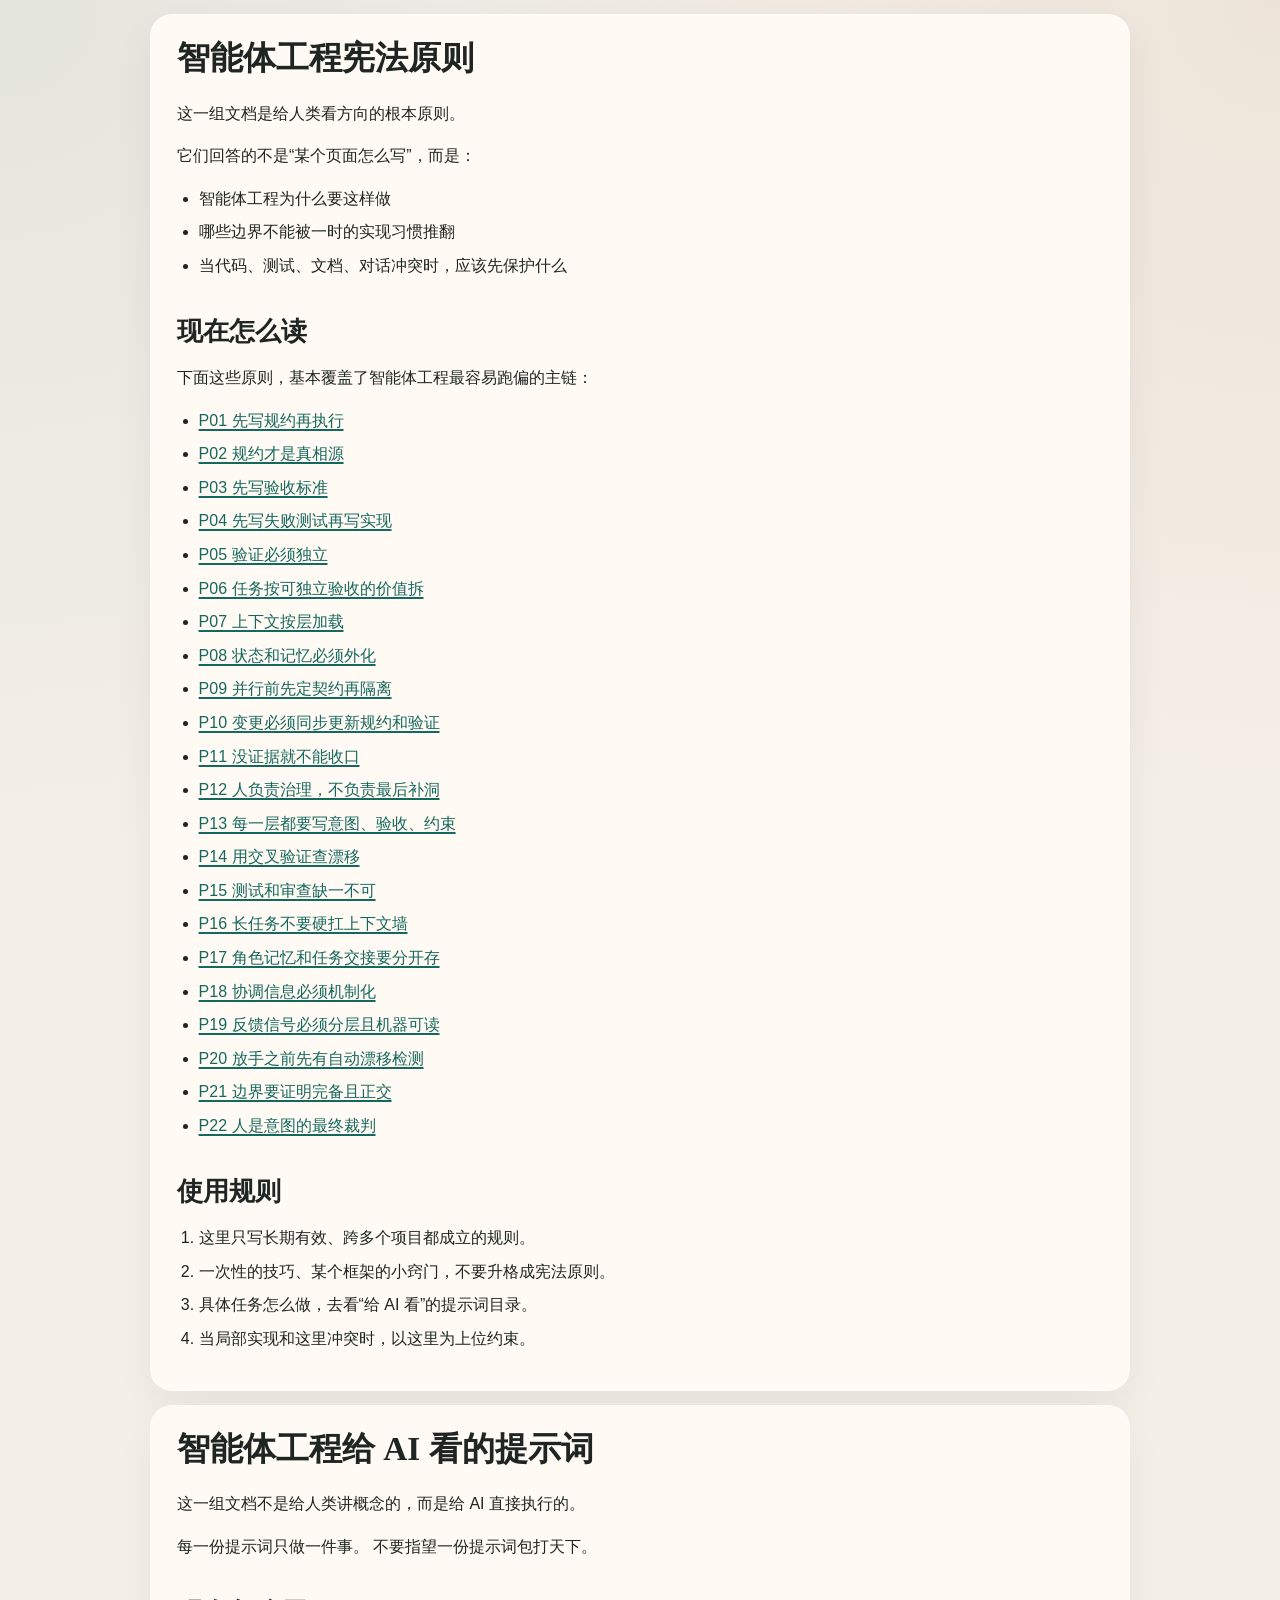
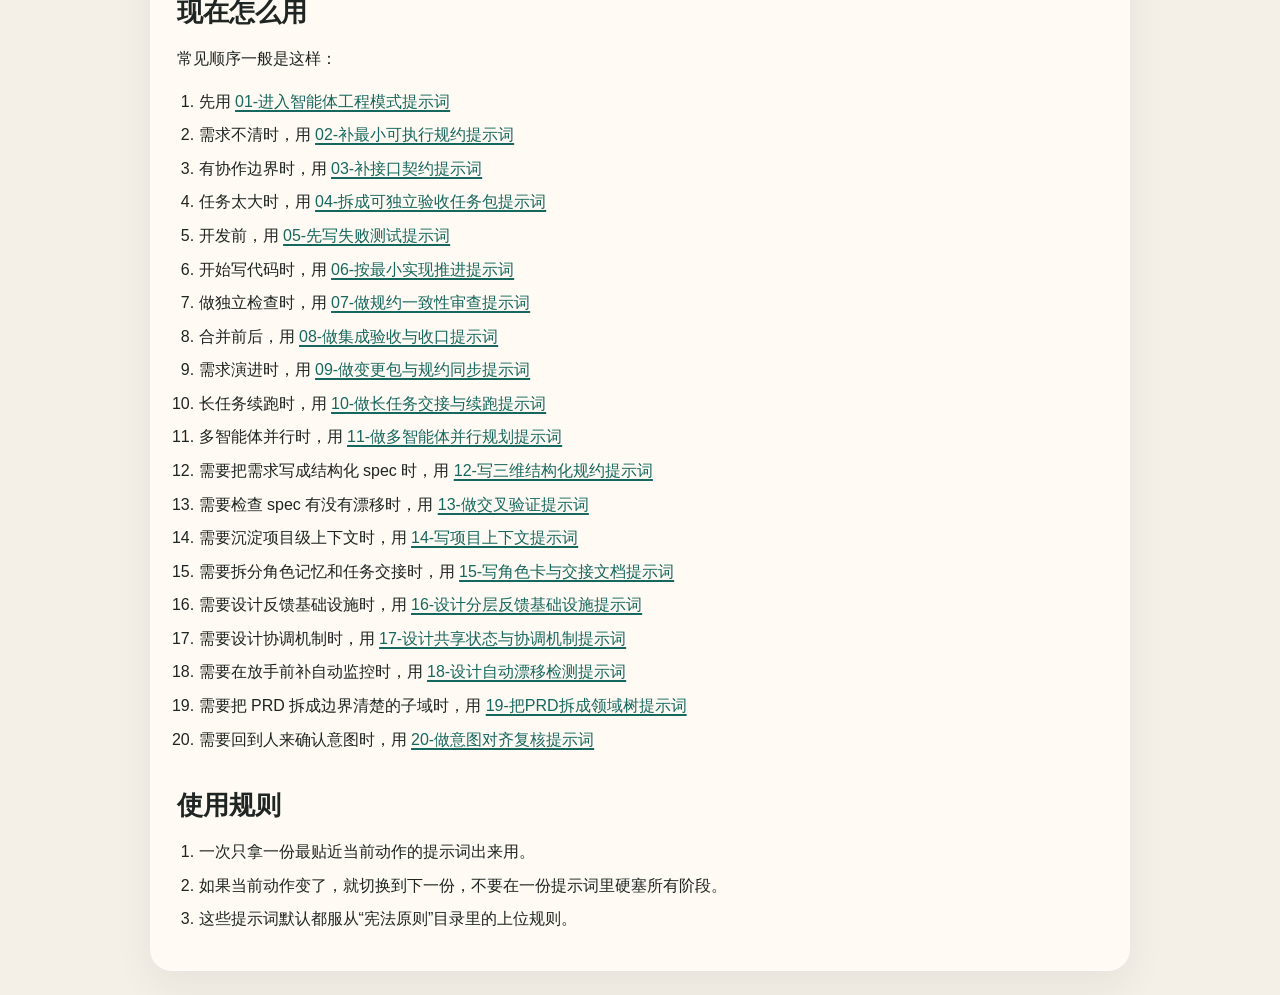
==== index.html @ 3d0fc65d "Add static docs viewer page" ====
<!DOCTYPE html>
<html lang="zh-CN">
  <head>
    <meta charset="UTF-8" />
    <meta name="viewport" content="width=device-width, initial-scale=1.0" />
    <meta name="description" content="智能体工程文档的静态单页阅读页。" />
    <title>智能体工程文档</title>
    <link rel="stylesheet" href="assets/styles.css" />
    <script defer src="libs/marked.min.js"></script>
    <script defer src="assets/app.js"></script>
  </head>
  <body>
    <div class="page" id="page">
      <main class="main-column">
        <section class="doc-card" id="constitution">
          <article class="markdown-body" id="doc-constitution"></article>
        </section>

        <section class="doc-card" id="prompts">
          <article class="markdown-body" id="doc-prompts"></article>
        </section>
      </main>

      <aside class="detail-panel is-hidden" id="detailPanel" aria-label="子文档阅读区">
        <div class="detail-head">
          <button class="back-button" id="closeDetail" type="button">返回主文档</button>
          <h2 id="detailTitle"></h2>
        </div>
        <article class="markdown-body detail-body" id="detailContent"></article>
      </aside>
    </div>
  </body>
</html>
---- assets/styles.css ----
:root {
  --bg: #f4efe7;
  --panel: #fffaf3;
  --panel-strong: #fffdf9;
  --line: #e7dccd;
  --text: #1e2522;
  --muted: #67716c;
  --accent: #16685e;
  --accent-soft: rgba(22, 104, 94, 0.08);
  --shadow: 0 18px 40px rgba(33, 39, 35, 0.06);
  --radius: 22px;
}

* {
  box-sizing: border-box;
}

html {
  scroll-behavior: smooth;
}

body {
  margin: 0;
  color: var(--text);
  font-family: "IBM Plex Sans", "PingFang SC", "Microsoft YaHei", sans-serif;
  background:
    radial-gradient(circle at top left, rgba(22, 104, 94, 0.07), transparent 30%),
    radial-gradient(circle at top right, rgba(158, 92, 57, 0.08), transparent 28%),
    var(--bg);
}

a {
  color: var(--accent);
}

button {
  font: inherit;
}

.page {
  width: min(1500px, calc(100vw - 24px));
  margin: 0 auto;
  padding: 14px 0 24px;
  display: grid;
  gap: 14px;
  grid-template-columns: minmax(0, 1fr);
  justify-content: center;
  align-items: start;
}

.page.has-detail {
  grid-template-columns: minmax(0, 920px) minmax(360px, 460px);
  justify-content: center;
}

.main-column {
  min-width: 0;
  width: min(980px, 100%);
  margin: 0 auto;
  display: grid;
  gap: 14px;
}

.page.has-detail .main-column {
  width: 100%;
  margin: 0;
}

.doc-card,
.detail-panel {
  border: 1px solid rgba(255, 255, 255, 0.62);
  border-radius: var(--radius);
  background: var(--panel);
  box-shadow: var(--shadow);
}

.doc-card {
  padding: 22px 26px;
}

.detail-panel {
  position: sticky;
  top: 62px;
  overflow: hidden;
  background: var(--panel-strong);
}

.detail-panel.is-hidden {
  display: none;
}

.detail-head {
  display: flex;
  align-items: center;
  gap: 14px;
  padding: 18px 20px 14px;
  border-bottom: 1px solid var(--line);
}

.detail-head h2 {
  margin: 0;
  font-size: 1.08rem;
  line-height: 1.45;
  font-weight: 700;
}

.back-button {
  flex-shrink: 0;
  padding: 8px 12px;
  border: 1px solid var(--line);
  border-radius: 999px;
  background: #fff;
  color: var(--text);
  cursor: pointer;
}

.detail-body {
  max-height: calc(100vh - 146px);
  overflow: auto;
  padding: 0 20px 20px;
}

.markdown-body {
  line-height: 1.78;
  font-size: 1rem;
}

.markdown-body > :first-child {
  margin-top: 0;
}

.markdown-body h1,
.markdown-body h2,
.markdown-body h3,
.markdown-body h4 {
  margin: 1.4em 0 0.6em;
  line-height: 1.28;
  font-family: "Source Han Serif SC", "Noto Serif SC", "Songti SC", serif;
}

.markdown-body h1 {
  font-size: clamp(1.85rem, 2.6vw, 2.4rem);
}

.markdown-body h2 {
  font-size: clamp(1.35rem, 2vw, 1.7rem);
}

.markdown-body h3 {
  font-size: 1.15rem;
}

.markdown-body p,
.markdown-body ul,
.markdown-body ol,
.markdown-body pre,
.markdown-body blockquote,
.markdown-body table {
  margin: 0.88em 0;
}

.markdown-body ul,
.markdown-body ol {
  padding-left: 1.35em;
}

.markdown-body li + li {
  margin-top: 0.32em;
}

.markdown-body code {
  padding: 0.14em 0.38em;
  border-radius: 8px;
  background: rgba(22, 104, 94, 0.07);
  font-family: "Cascadia Code", Consolas, monospace;
  font-size: 0.92em;
}

.markdown-body pre {
  overflow-x: auto;
  padding: 16px;
  border-radius: 16px;
  background: #1f2523;
  color: #f7f4ec;
}

.markdown-body pre code {
  padding: 0;
  background: transparent;
  color: inherit;
}

.markdown-body blockquote {
  margin-left: 0;
  padding-left: 14px;
  border-left: 3px solid rgba(22, 104, 94, 0.24);
  color: var(--muted);
}

.markdown-body table {
  width: 100%;
  border-collapse: collapse;
}

.markdown-body th,
.markdown-body td {
  padding: 10px 12px;
  border: 1px solid var(--line);
  text-align: left;
}

.markdown-body th {
  background: rgba(22, 104, 94, 0.06);
}

.markdown-body hr {
  margin: 1.8em 0;
  border: 0;
  border-top: 1px solid var(--line);
}

.markdown-body a {
  text-decoration-thickness: 1.5px;
  text-underline-offset: 0.18em;
}

.markdown-body a:hover {
  color: #0f564e;
}

.load-error {
  color: #8a3f1d;
}

@media (max-width: 1120px) {
  .page.has-detail {
    grid-template-columns: 1fr;
  }

  .page.has-detail .main-column {
    width: min(980px, 100%);
    margin: 0 auto;
  }

  .detail-panel {
    position: fixed;
    inset: 12px;
    z-index: 20;
  }

  .detail-body {
    max-height: calc(100vh - 96px);
  }
}

@media (max-width: 720px) {
  .page {
    width: min(100vw - 14px, 100%);
    padding-top: 10px;
    gap: 10px;
  }

  .doc-card {
    padding: 18px 16px;
  }

  .detail-head,
  .detail-body {
    padding-left: 16px;
    padding-right: 16px;
  }
}
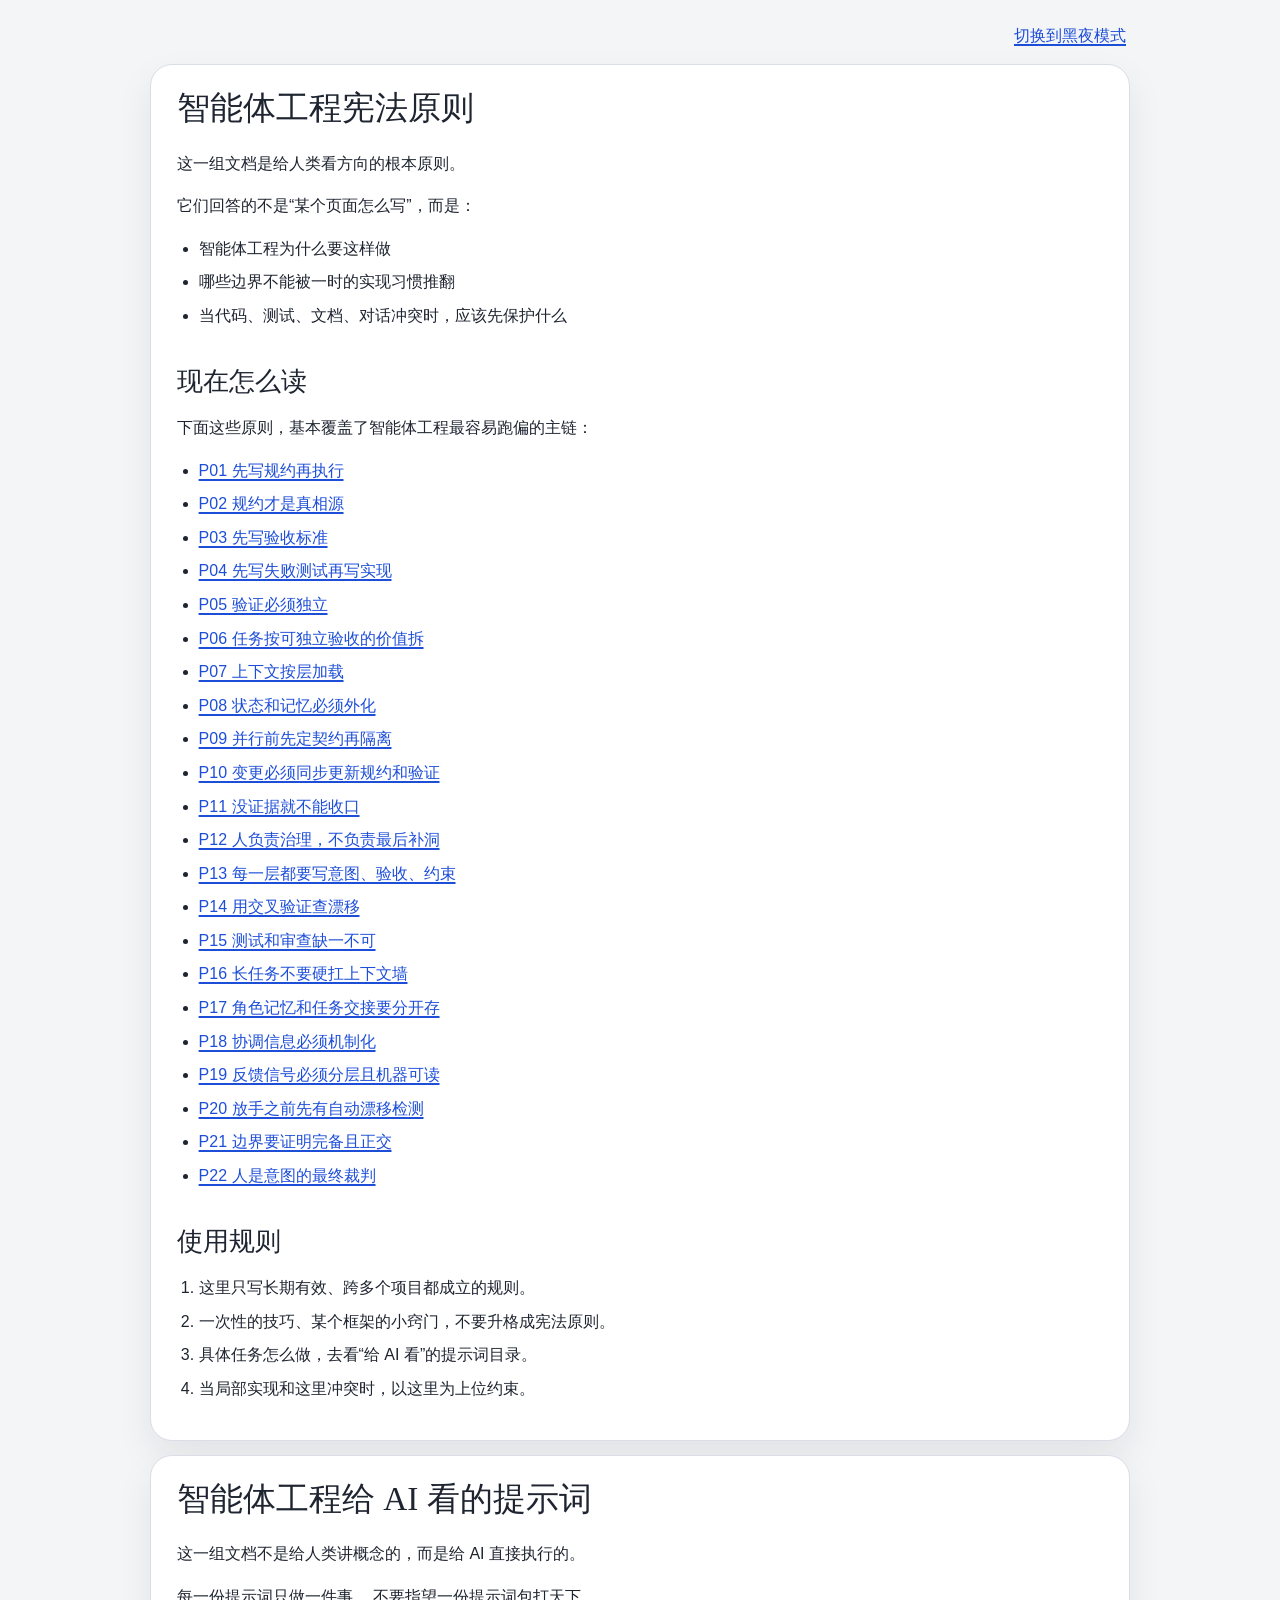
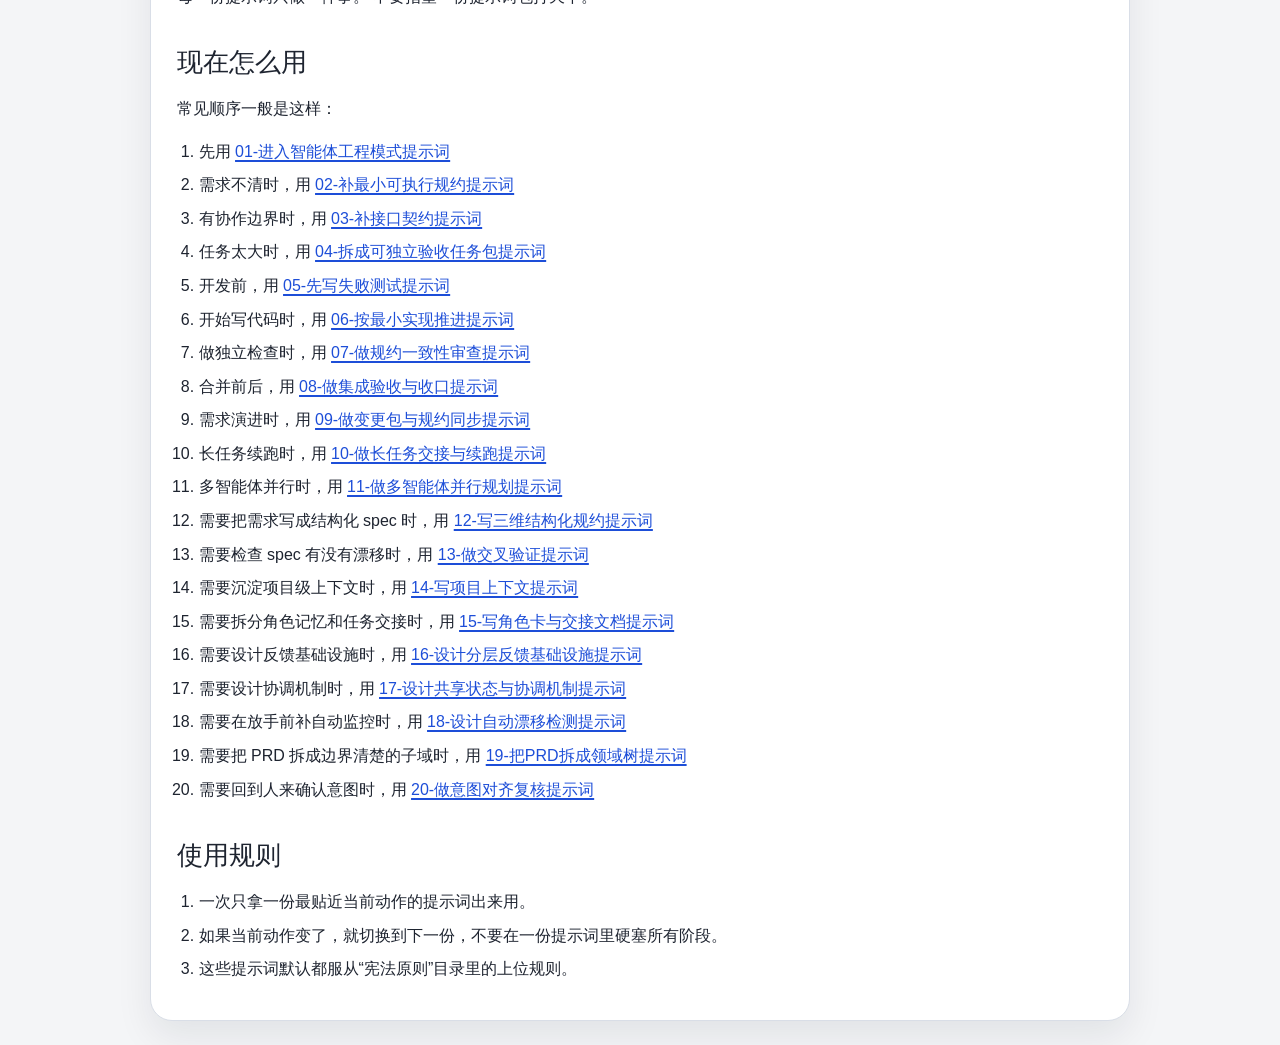
==== commit 1108ae6a: "Refine modal detail and theme toggle UI" ====
--- a/index.html
+++ b/index.html
@@ -1,10 +1,15 @@
 <!DOCTYPE html>
-<html lang="zh-CN">
+<html lang="zh-CN" data-bs-theme="light">
   <head>
     <meta charset="UTF-8" />
     <meta name="viewport" content="width=device-width, initial-scale=1.0" />
-    <meta name="description" content="智能体工程文档的静态单页阅读页。" />
+    <meta
+      name="description"
+      content="智能体工程文档的静态单页阅读页，支持白天和黑夜模式切换。"
+    />
     <title>智能体工程文档</title>
+    <script src="assets/theme.js"></script>
+    <link rel="stylesheet" href="libs/bootstrap/bootstrap.min.css" />
     <link rel="stylesheet" href="assets/styles.css" />
     <script defer src="libs/marked.min.js"></script>
     <script defer src="assets/app.js"></script>
@@ -12,6 +17,10 @@
   <body>
     <div class="page" id="page">
       <main class="main-column">
+        <div class="page-top">
+          <a href="#" class="theme-link" id="themeToggleLink">切换到黑夜模式</a>
+        </div>
+
         <section class="doc-card" id="constitution">
           <article class="markdown-body" id="doc-constitution"></article>
         </section>
@@ -20,10 +29,22 @@
           <article class="markdown-body" id="doc-prompts"></article>
         </section>
       </main>
+    </div>
 
-      <aside class="detail-panel is-hidden" id="detailPanel" aria-label="子文档阅读区">
+    <div class="detail-modal is-hidden" id="detailModal" aria-hidden="true">
+      <div class="detail-backdrop" id="detailBackdrop"></div>
+      <aside
+        class="detail-panel"
+        id="detailPanel"
+        aria-label="子文档阅读区"
+        aria-labelledby="detailTitle"
+        aria-modal="true"
+        role="dialog"
+      >
         <div class="detail-head">
-          <button class="back-button" id="closeDetail" type="button">返回主文档</button>
+          <button class="btn btn-outline-secondary btn-sm back-button" id="closeDetail" type="button">
+            关闭详情
+          </button>
           <h2 id="detailTitle"></h2>
         </div>
         <article class="markdown-body detail-body" id="detailContent"></article>
--- a/assets/styles.css
+++ b/assets/styles.css
@@ -1,14 +1,41 @@
 :root {
-  --bg: #f4efe7;
-  --panel: #fffaf3;
-  --panel-strong: #fffdf9;
-  --line: #e7dccd;
-  --text: #1e2522;
-  --muted: #67716c;
-  --accent: #16685e;
-  --accent-soft: rgba(22, 104, 94, 0.08);
-  --shadow: 0 18px 40px rgba(33, 39, 35, 0.06);
+  --bg: #f4f5f7;
+  --panel: #ffffff;
+  --panel-strong: #ffffff;
+  --line: #d9dee7;
+  --text: #1e2430;
+  --muted: #667085;
+  --accent: #1d4ed8;
+  --accent-soft: rgba(29, 78, 216, 0.08);
+  --shadow: 0 16px 36px rgba(15, 23, 42, 0.08);
   --radius: 22px;
+}
+
+[data-bs-theme="dark"] {
+  --bg: #090c11;
+  --panel: #11161d;
+  --panel-strong: #11161d;
+  --line: #222a35;
+  --text: #edf2f7;
+  --muted: #98a2b3;
+  --accent: #8ab4ff;
+  --accent-soft: rgba(138, 180, 255, 0.14);
+  --shadow: 0 20px 44px rgba(0, 0, 0, 0.36);
+  --bs-body-bg: #090c11;
+  --bs-body-bg-rgb: 9, 12, 17;
+  --bs-body-color: #edf2f7;
+  --bs-body-color-rgb: 237, 242, 247;
+  --bs-secondary-bg: #161c25;
+  --bs-secondary-bg-rgb: 22, 28, 37;
+  --bs-tertiary-bg: #11161d;
+  --bs-tertiary-bg-rgb: 17, 22, 29;
+  --bs-border-color: #222a35;
+  --bs-border-color-rgb: 34, 42, 53;
+  --bs-primary: #8ab4ff;
+  --bs-primary-rgb: 138, 180, 255;
+  --bs-link-color: #8ab4ff;
+  --bs-link-hover-color: #bfd6ff;
+  --bs-danger-text-emphasis: #ff8f8f;
 }
 
 * {
@@ -23,10 +50,15 @@
   margin: 0;
   color: var(--text);
   font-family: "IBM Plex Sans", "PingFang SC", "Microsoft YaHei", sans-serif;
-  background:
-    radial-gradient(circle at top left, rgba(22, 104, 94, 0.07), transparent 30%),
-    radial-gradient(circle at top right, rgba(158, 92, 57, 0.08), transparent 28%),
-    var(--bg);
+  background: var(--bg);
+  overflow-x: hidden;
+  transition:
+    background-color 0.2s ease,
+    color 0.2s ease;
+}
+
+body.detail-open {
+  overflow: hidden;
 }
 
 a {
@@ -40,17 +72,8 @@
 .page {
   width: min(1500px, calc(100vw - 24px));
   margin: 0 auto;
-  padding: 14px 0 24px;
-  display: grid;
-  gap: 14px;
-  grid-template-columns: minmax(0, 1fr);
-  justify-content: center;
-  align-items: start;
-}
-
-.page.has-detail {
-  grid-template-columns: minmax(0, 920px) minmax(360px, 460px);
-  justify-content: center;
+  padding: 20px 0 24px;
+  min-height: 100vh;
 }
 
 .main-column {
@@ -61,44 +84,83 @@
   gap: 14px;
 }
 
-.page.has-detail .main-column {
-  width: 100%;
-  margin: 0;
+.page-top {
+  display: flex;
+  justify-content: flex-end;
+  align-items: center;
+  padding: 4px 4px 2px;
+}
+
+.theme-link {
+  color: var(--accent);
+  text-decoration: underline;
+  text-underline-offset: 0.2em;
+  text-decoration-thickness: 1.5px;
+}
+
+.theme-link:hover {
+  color: var(--accent);
 }
 
 .doc-card,
 .detail-panel {
-  border: 1px solid rgba(255, 255, 255, 0.62);
+  border: 1px solid var(--line);
   border-radius: var(--radius);
   background: var(--panel);
   box-shadow: var(--shadow);
+  transition:
+    background-color 0.2s ease,
+    border-color 0.2s ease,
+    box-shadow 0.2s ease;
 }
 
 .doc-card {
   padding: 22px 26px;
 }
 
+.detail-modal {
+  position: fixed;
+  inset: 0;
+  z-index: 40;
+  display: grid;
+  place-items: center;
+  padding: 24px;
+}
+
+.detail-modal.is-hidden {
+  display: none;
+}
+
+.detail-backdrop {
+  position: absolute;
+  inset: 0;
+  background: rgba(0, 0, 0, 0.56);
+}
+
 .detail-panel {
-  position: sticky;
-  top: 62px;
+  position: relative;
+  z-index: 1;
+  width: min(940px, calc(100vw - 48px));
+  max-height: min(860px, calc(100vh - 48px));
+  display: flex;
+  flex-direction: column;
   overflow: hidden;
   background: var(--panel-strong);
-}
-
-.detail-panel.is-hidden {
-  display: none;
 }
 
 .detail-head {
   display: flex;
   align-items: center;
+  justify-content: space-between;
   gap: 14px;
-  padding: 18px 20px 14px;
+  padding: 18px 22px 14px;
   border-bottom: 1px solid var(--line);
+  background: var(--panel-strong);
 }
 
 .detail-head h2 {
   margin: 0;
+  min-width: 0;
   font-size: 1.08rem;
   line-height: 1.45;
   font-weight: 700;
@@ -106,18 +168,13 @@
 
 .back-button {
   flex-shrink: 0;
-  padding: 8px 12px;
-  border: 1px solid var(--line);
-  border-radius: 999px;
-  background: #fff;
-  color: var(--text);
-  cursor: pointer;
+  white-space: nowrap;
 }
 
 .detail-body {
-  max-height: calc(100vh - 146px);
+  flex: 1;
   overflow: auto;
-  padding: 0 20px 20px;
+  padding: 0 22px 22px;
 }
 
 .markdown-body {
@@ -171,7 +228,8 @@
 .markdown-body code {
   padding: 0.14em 0.38em;
   border-radius: 8px;
-  background: rgba(22, 104, 94, 0.07);
+  background: var(--accent-soft);
+  color: var(--accent);
   font-family: "Cascadia Code", Consolas, monospace;
   font-size: 0.92em;
 }
@@ -179,9 +237,10 @@
 .markdown-body pre {
   overflow-x: auto;
   padding: 16px;
+  border: 1px solid var(--line);
   border-radius: 16px;
-  background: #1f2523;
-  color: #f7f4ec;
+  background: var(--bs-secondary-bg);
+  color: var(--text);
 }
 
 .markdown-body pre code {
@@ -193,7 +252,7 @@
 .markdown-body blockquote {
   margin-left: 0;
   padding-left: 14px;
-  border-left: 3px solid rgba(22, 104, 94, 0.24);
+  border-left: 3px solid var(--accent);
   color: var(--muted);
 }
 
@@ -210,7 +269,7 @@
 }
 
 .markdown-body th {
-  background: rgba(22, 104, 94, 0.06);
+  background: var(--accent-soft);
 }
 
 .markdown-body hr {
@@ -220,53 +279,59 @@
 }
 
 .markdown-body a {
+  color: var(--accent);
   text-decoration-thickness: 1.5px;
   text-underline-offset: 0.18em;
 }
 
 .markdown-body a:hover {
-  color: #0f564e;
+  color: var(--accent);
 }
 
 .load-error {
-  color: #8a3f1d;
+  color: var(--bs-danger-text-emphasis);
 }
 
 @media (max-width: 1120px) {
-  .page.has-detail {
-    grid-template-columns: 1fr;
-  }
-
-  .page.has-detail .main-column {
-    width: min(980px, 100%);
-    margin: 0 auto;
+  .detail-modal {
+    padding: 16px;
   }
 
   .detail-panel {
-    position: fixed;
-    inset: 12px;
-    z-index: 20;
-  }
-
-  .detail-body {
-    max-height: calc(100vh - 96px);
+    width: min(100%, 880px);
+    max-height: calc(100vh - 32px);
   }
 }
 
 @media (max-width: 720px) {
   .page {
     width: min(100vw - 14px, 100%);
-    padding-top: 10px;
-    gap: 10px;
+    padding-top: 14px;
+  }
+
+  .page-top {
+    justify-content: flex-start;
   }
 
   .doc-card {
     padding: 18px 16px;
   }
 
-  .detail-head,
+  .detail-modal {
+    padding: 10px;
+  }
+
+  .detail-panel {
+    width: 100%;
+    max-height: calc(100vh - 20px);
+    border-radius: 18px;
+  }
+
+  .detail-head {
+    padding: 16px 16px 12px;
+  }
+
   .detail-body {
-    padding-left: 16px;
-    padding-right: 16px;
-  }
-}
+    padding: 0 16px 18px;
+  }
+}
